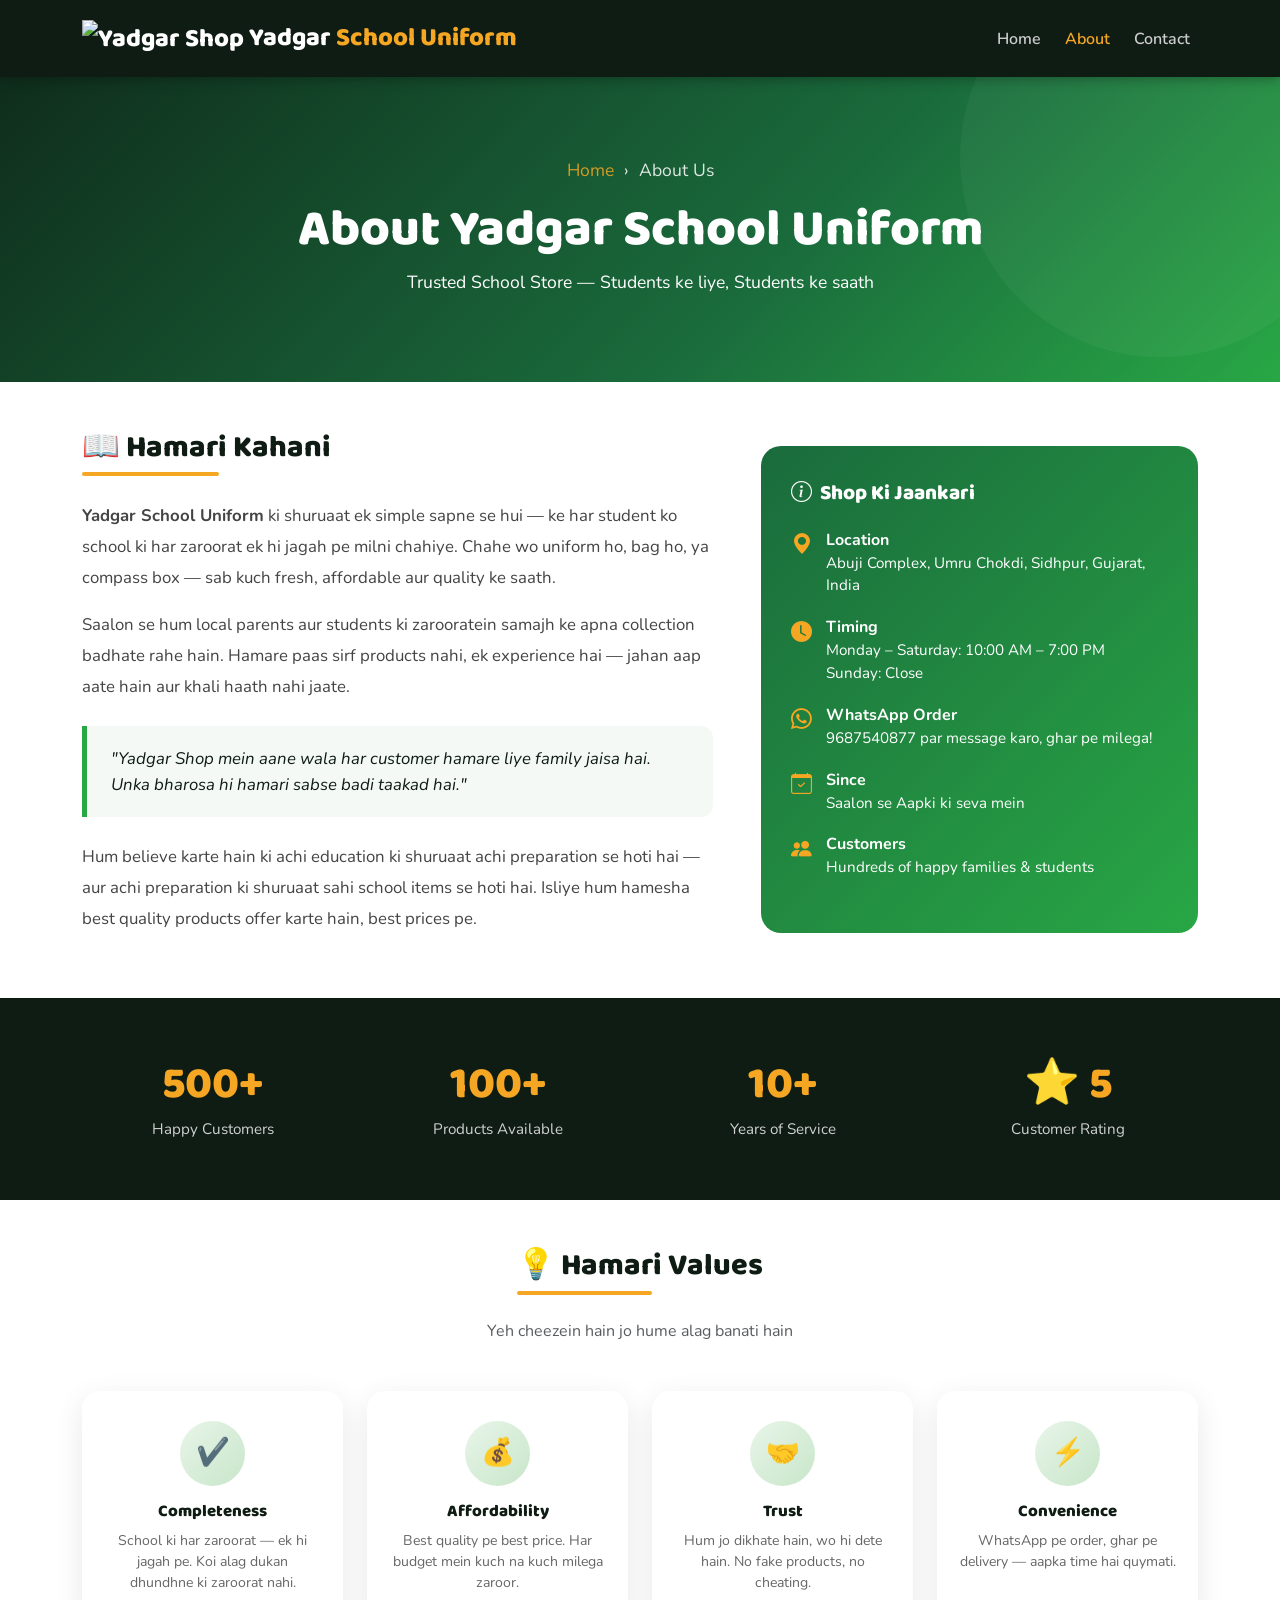
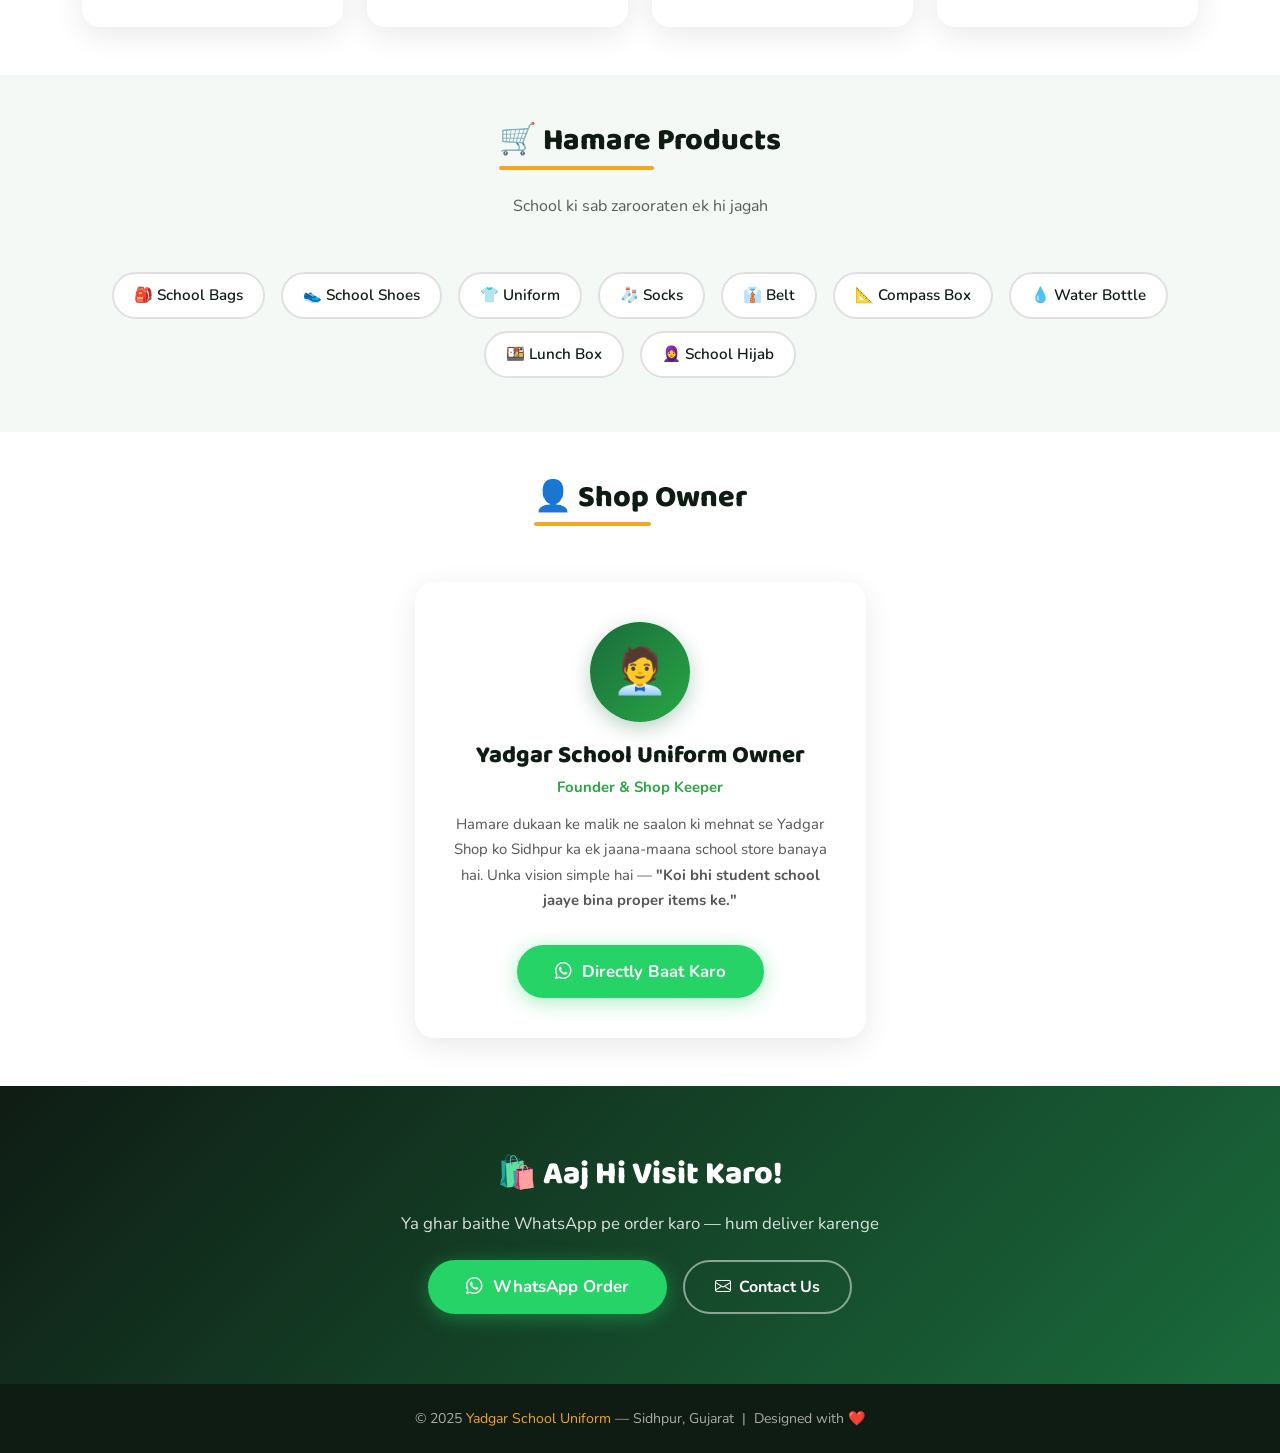
==== about.html @ 221d564e "Add files via upload" ====
<!DOCTYPE html>
<html lang="en">
<head>
  <meta charset="UTF-8">
  <meta name="viewport" content="width=device-width, initial-scale=1.0">
  <title>About – Yadgar Shop</title>

  <link href="https://cdn.jsdelivr.net/npm/bootstrap@5.3.0/dist/css/bootstrap.min.css" rel="stylesheet">
  <link href="https://fonts.googleapis.com/css2?family=Baloo+2:wght@400;600;800&family=Nunito:wght@400;600;700&display=swap" rel="stylesheet">
  <link href="https://cdn.jsdelivr.net/npm/bootstrap-icons@1.10.5/font/bootstrap-icons.css" rel="stylesheet">

  <style>
    :root {
      --primary: #1a6b3c;
      --primary-light: #28a745;
      --accent: #f5a623;
      --dark: #0f1c14;
      --light-bg: #f4f9f6;
      --card-shadow: 0 8px 30px rgba(0,0,0,0.09);
    }

    * { box-sizing: border-box; }

    body {
      font-family: 'Nunito', sans-serif;
      background: var(--light-bg);
      color: #222;
    }

    h1,h2,h3,h4,h5,.navbar-brand {
      font-family: 'Baloo 2', cursive;
    }

    /* ── NAVBAR ── */
    .navbar {
      background: var(--dark) !important;
      padding: 14px 0;
      box-shadow: 0 2px 12px rgba(0,0,0,0.3);
      position: sticky; top: 0; z-index: 999;
    }
    .navbar-brand {
      font-size: 1.6rem; font-weight: 800; color: #fff !important;
    }
    .navbar-brand span { color: var(--accent); }
    .nav-link { color: #ccc !important; font-weight: 600; font-size: 1rem; margin-left: 8px; transition: color 0.2s; }
    .nav-link:hover, .nav-link.active { color: var(--accent) !important; }

    /* ── PAGE HEADER ── */
    .page-header {
      background: linear-gradient(135deg, #0f2d1c 0%, #1a6b3c 60%, #28a745 100%);
      color: #fff;
      padding: 80px 20px 70px;
      text-align: center;
      position: relative;
      overflow: hidden;
    }
    .page-header::before {
      content: '';
      position: absolute;
      width: 400px; height: 400px;
      background: rgba(255,255,255,0.04);
      border-radius: 50%;
      top: -120px; right: -80px;
    }
    .page-header h1 {
      font-size: clamp(2rem, 5vw, 3.2rem);
      font-weight: 800;
      position: relative; z-index: 1;
    }
    .page-header p {
      font-size: 1.1rem;
      opacity: 0.85;
      position: relative; z-index: 1;
    }
    .breadcrumb-nav {
      font-size: 0.9rem;
      opacity: 0.7;
      position: relative; z-index: 1;
    }
    .breadcrumb-nav a { color: var(--accent); text-decoration: none; }

    /* ── SECTION TITLE ── */
    .section-title {
      font-size: 1.9rem;
      font-weight: 800;
      color: var(--dark);
      position: relative;
      display: inline-block;
    }
    .section-title::after {
      content: '';
      display: block;
      height: 4px; width: 55%;
      background: var(--accent);
      border-radius: 2px;
      margin: 6px 0 0;
    }

    /* ── STORY SECTION ── */
    .story-section { background: #fff; }

    .story-text p {
      font-size: 1.05rem;
      line-height: 1.85;
      color: #444;
    }

    .story-highlight {
      background: var(--light-bg);
      border-left: 5px solid var(--primary-light);
      border-radius: 0 12px 12px 0;
      padding: 20px 24px;
      font-size: 1.05rem;
      font-style: italic;
      color: var(--dark);
      margin: 24px 0;
    }

    .info-box {
      background: linear-gradient(135deg, var(--primary), var(--primary-light));
      color: #fff;
      border-radius: 20px;
      padding: 36px 30px;
      height: 100%;
    }
    .info-box h4 { font-weight: 800; font-size: 1.3rem; margin-bottom: 20px; }
    .info-item {
      display: flex;
      align-items: flex-start;
      gap: 14px;
      margin-bottom: 18px;
    }
    .info-item i { font-size: 1.3rem; margin-top: 2px; color: var(--accent); }
    .info-item div { font-size: 0.95rem; line-height: 1.5; }
    .info-item strong { display: block; font-size: 1rem; }

    /* ── STATS ── */
    .stats-section {
      background: var(--dark);
      color: #fff;
      padding: 60px 20px;
      text-align: center;
    }
    .stat-item h3 {
      font-size: 2.8rem;
      font-weight: 800;
      color: var(--accent);
      margin-bottom: 6px;
    }
    .stat-item p {
      font-size: 0.95rem;
      opacity: 0.8;
      margin: 0;
    }
    .stat-divider {
      width: 1px;
      background: rgba(255,255,255,0.15);
    }

    /* ── VALUES ── */
    .value-card {
      background: #fff;
      border-radius: 18px;
      padding: 30px 22px;
      text-align: center;
      box-shadow: var(--card-shadow);
      transition: transform 0.25s, box-shadow 0.25s;
      border-bottom: 4px solid transparent;
      height: 100%;
    }
    .value-card:hover {
      transform: translateY(-6px);
      box-shadow: 0 16px 40px rgba(0,0,0,0.12);
      border-bottom-color: var(--primary-light);
    }
    .value-icon {
      width: 65px; height: 65px;
      background: linear-gradient(135deg, #e8f5e9, #c8e6c9);
      border-radius: 50%;
      display: flex; align-items: center; justify-content: center;
      margin: 0 auto 16px;
      font-size: 1.7rem;
    }
    .value-card h5 {
      font-weight: 800; font-size: 1.05rem;
      color: var(--dark); margin-bottom: 8px;
    }
    .value-card p { font-size: 0.88rem; color: #666; margin: 0; }

    /* ── PRODUCTS WE SELL ── */
    .products-section { background: var(--light-bg); }

    .product-tag {
      display: inline-flex;
      align-items: center;
      gap: 8px;
      background: #fff;
      border: 2px solid #e0e0e0;
      border-radius: 50px;
      padding: 10px 20px;
      font-size: 0.95rem;
      font-weight: 600;
      color: var(--dark);
      transition: all 0.2s;
      margin: 6px;
    }
    .product-tag:hover {
      background: var(--primary-light);
      color: #fff;
      border-color: var(--primary-light);
    }

    /* ── TEAM / OWNER ── */
    .owner-card {
      background: #fff;
      border-radius: 20px;
      padding: 40px 30px;
      text-align: center;
      box-shadow: var(--card-shadow);
    }
    .owner-avatar {
      width: 100px; height: 100px;
      background: linear-gradient(135deg, var(--primary), var(--primary-light));
      border-radius: 50%;
      display: flex; align-items: center; justify-content: center;
      margin: 0 auto 20px;
      font-size: 2.8rem;
      box-shadow: 0 6px 20px rgba(26,107,60,0.3);
    }
    .owner-card h4 { font-weight: 800; color: var(--dark); margin-bottom: 4px; }
    .owner-card .role { color: var(--primary-light); font-weight: 700; margin-bottom: 12px; }
    .owner-card p { font-size: 0.93rem; color: #555; line-height: 1.7; }

    /* ── CTA ── */
    .cta-section {
      background: linear-gradient(135deg, var(--dark), var(--primary));
      color: #fff;
      padding: 70px 20px;
      text-align: center;
    }
    .cta-section h2 { font-size: 2rem; font-weight: 800; margin-bottom: 16px; }
    .cta-section p { font-size: 1.05rem; opacity: 0.85; }

    .btn-whatsapp {
      background: #25D366; color: #fff;
      font-weight: 700; font-size: 1.05rem;
      padding: 14px 38px;
      border-radius: 50px; border: none;
      box-shadow: 0 4px 20px rgba(37,211,102,0.4);
      transition: transform 0.2s, box-shadow 0.2s;
      display: inline-flex; align-items: center; gap: 10px;
      text-decoration: none;
    }
    .btn-whatsapp:hover {
      transform: translateY(-3px);
      box-shadow: 0 8px 28px rgba(37,211,102,0.5);
      color: #fff;
    }

    .btn-outline-light-custom {
      border: 2px solid rgba(255,255,255,0.5);
      color: #fff; background: transparent;
      padding: 13px 30px; border-radius: 50px;
      font-weight: 700; font-size: 1rem;
      transition: all 0.2s;
      text-decoration: none;
      display: inline-flex; align-items: center; gap: 8px;
    }
    .btn-outline-light-custom:hover {
      background: rgba(255,255,255,0.15); color: #fff;
    }

    /* ── FOOTER ── */
    footer {
      background: var(--dark);
      color: #aaa;
      text-align: center;
      padding: 24px 20px;
      font-size: 0.88rem;
    }
    footer span { color: var(--accent); }

    /* ── ANIMATIONS ── */
    @keyframes fadeUp {
      from { opacity: 0; transform: translateY(28px); }
      to   { opacity: 1; transform: translateY(0); }
    }
    .fade-up { animation: fadeUp 0.65s ease both; }
    .delay-1 { animation-delay: 0.1s; }
    .delay-2 { animation-delay: 0.22s; }
    .delay-3 { animation-delay: 0.35s; }
  </style>
</head>

<body>

<!-- NAVBAR -->
<nav class="navbar navbar-expand-lg navbar-dark">
  <div class="container">
    <a class="navbar-brand" href="index.html">
      <img src="img/logo.jpg" alt="Yadgar Shop" height="45">
      Yadgar <span>School Uniform </span>
    </a>
    <button class="navbar-toggler" data-bs-toggle="collapse" data-bs-target="#navMenu">
      <span class="navbar-toggler-icon"></span>
    </button>
    <div class="collapse navbar-collapse justify-content-end" id="navMenu">
      <ul class="navbar-nav">
        <li class="nav-item"><a class="nav-link" href="index.html">Home</a></li>
        <li class="nav-item"><a class="nav-link active" href="about.html">About</a></li>
        <li class="nav-item"><a class="nav-link" href="contact.html">Contact</a></li>
      </ul>
    </div>
  </div>
</nav>


<!-- PAGE HEADER -->
<div class="page-header">
  <p class="breadcrumb-nav"><a href="index.html">Home</a> &nbsp;›&nbsp; About Us</p>
  <h1 class="fade-up">About Yadgar School Uniform</h1>
  <p class="fade-up delay-1"> Trusted School Store — Students ke liye, Students ke saath</p>
</div>

<!-- OUR STORY -->
<section class="story-section py-5">
  <div class="container">
    <div class="row align-items-center g-5">
      <div class="col-lg-7 story-text">
        <h2 class="section-title mb-4">📖 Hamari Kahani</h2>
        <p>
          <strong>Yadgar School Uniform</strong> ki shuruaat ek simple sapne se hui — ke har student ko school ki
          har zaroorat ek hi jagah pe milni chahiye. Chahe wo uniform ho, bag ho, ya compass box —
          sab kuch fresh, affordable aur quality ke saath.
        </p>
        <p>
          Saalon se hum local parents aur students ki zarooratein samajh ke apna collection badhate rahe hain.
          Hamare paas sirf products nahi, ek experience hai — jahan aap aate hain aur khali haath nahi jaate.
        </p>
        <div class="story-highlight">
          "Yadgar Shop mein aane wala har customer hamare liye family jaisa hai.
          Unka bharosa hi hamari sabse badi taakad hai."
        </div>
        <p>
          Hum believe karte hain ki achi education ki shuruaat achi preparation se hoti hai —
          aur achi preparation ki shuruaat sahi school items se hoti hai. Isliye hum hamesha
          best quality products offer karte hain, best prices pe.
        </p>
      </div>
      <div class="col-lg-5">
        <div class="info-box">
          <h4><i class="bi bi-info-circle me-2"></i>Shop Ki Jaankari</h4>
          <div class="info-item">
            <i class="bi bi-geo-alt-fill"></i>
            <div><strong>Location</strong>Abuji Complex, Umru Chokdi, Sidhpur, Gujarat, India</div>
          </div>
          <div class="info-item">
            <i class="bi bi-clock-fill"></i>
            <div><strong>Timing</strong>Monday – Saturday: 10:00 AM – 7:00 PM<br>Sunday: Close </div>
          </div>
          <div class="info-item">
            <i class="bi bi-whatsapp"></i>
            <div><strong>WhatsApp Order</strong>9687540877 par message karo, ghar pe milega!</div>
          </div>
          <div class="info-item">
            <i class="bi bi-calendar-check"></i>
            <div><strong>Since</strong>Saalon se Aapki  ki seva mein</div>
          </div>
          <div class="info-item">
            <i class="bi bi-people-fill"></i>
            <div><strong>Customers</strong>Hundreds of happy families & students</div>
          </div>
        </div>
      </div>
    </div>
  </div>
</section>

<!-- STATS -->
<section class="stats-section">
  <div class="container">
    <div class="row text-center g-4">
      <div class="col-6 col-md-3">
        <div class="stat-item">
          <h3>500+</h3>
          <p>Happy Customers</p>
        </div>
      </div>
      <div class="col-6 col-md-3">
        <div class="stat-item">
          <h3>100+</h3>
          <p>Products Available</p>
        </div>
      </div>
      <div class="col-6 col-md-3">
        <div class="stat-item">
          <h3>10+</h3>
          <p>Years of Service</p>
        </div>
      </div>
      <div class="col-6 col-md-3">
        <div class="stat-item">
          <h3>⭐ 5</h3>
          <p>Customer Rating</p>
        </div>
      </div>
    </div>
  </div>
</section>

<!-- OUR VALUES -->
<section class="py-5" style="background:#fff;">
  <div class="container">
    <div class="text-center mb-5">
      <h2 class="section-title">💡 Hamari Values</h2>
      <p class="text-muted mt-3">Yeh cheezein hain jo hume alag banati hain</p>
    </div>
    <div class="row g-4">
      <div class="col-6 col-md-3">
        <div class="value-card">
          <div class="value-icon">✔️</div>
          <h5>Completeness</h5>
          <p>School ki har zaroorat — ek hi jagah pe. Koi alag dukan dhundhne ki zaroorat nahi.</p>
        </div>
      </div>
      <div class="col-6 col-md-3">
        <div class="value-card">
          <div class="value-icon">💰</div>
          <h5>Affordability</h5>
          <p>Best quality pe best price. Har budget mein kuch na kuch milega zaroor.</p>
        </div>
      </div>
      <div class="col-6 col-md-3">
        <div class="value-card">
          <div class="value-icon">🤝</div>
          <h5>Trust</h5>
          <p>Hum jo dikhate hain, wo hi dete hain. No fake products, no cheating.</p>
        </div>
      </div>
      <div class="col-6 col-md-3">
        <div class="value-card">
          <div class="value-icon">⚡</div>
          <h5>Convenience</h5>
          <p>WhatsApp pe order, ghar pe delivery — aapka time hai quymati.</p>
        </div>
      </div>
    </div>
  </div>
</section>

<!-- PRODUCTS WE SELL -->
<section class="products-section py-5">
  <div class="container">
    <div class="text-center mb-5">
      <h2 class="section-title">🛒 Hamare Products</h2>
      <p class="text-muted mt-3">School ki sab zarooraten ek hi jagah</p>
    </div>
    <div class="text-center">
      <span class="product-tag">🎒 School Bags</span>
      <span class="product-tag">👟 School Shoes</span>
      <span class="product-tag">👕 Uniform</span>
      <span class="product-tag">🧦 Socks</span>
      <span class="product-tag">👔 Belt</span>
      <span class="product-tag">📐 Compass Box</span>
      <span class="product-tag">💧 Water Bottle</span>
      <span class="product-tag">🍱 Lunch Box</span>
      <span class="product-tag">🧕 School Hijab</span>
      
    </div>
  </div>
</section>

<!-- OWNER / TEAM -->
<section class="py-5" style="background:#fff;">
  <div class="container">
    <div class="text-center mb-5">
      <h2 class="section-title">👤 Shop Owner</h2>
    </div>
    <div class="row justify-content-center">
      <div class="col-md-5">
        <div class="owner-card">
          <div class="owner-avatar">🧑‍💼</div>
          <h4>Yadgar School Uniform Owner</h4>
          <p class="role">Founder & Shop Keeper</p>
          <p>
            Hamare dukaan ke malik ne saalon ki mehnat se Yadgar Shop ko Sidhpur ka
            ek jaana-maana school store banaya hai. Unka vision simple hai —
            <strong>"Koi bhi student school jaaye bina proper items ke."</strong>
          </p>
          <a href="https://wa.me/919687540877" class="btn-whatsapp mt-3" style="justify-content:center;">
            <i class="bi bi-whatsapp"></i> Directly Baat Karo
          </a>
        </div>
      </div>
    </div>
  </div>
</section>

<!-- CTA -->
<section class="cta-section">
  <div class="container">
    <h2>🛍️ Aaj Hi Visit Karo!</h2>
    <p>Ya ghar baithe WhatsApp pe order karo — hum deliver karenge</p>
    <div class="d-flex gap-3 justify-content-center flex-wrap mt-4">
      <a href="https://wa.me/919687540877" class="btn-whatsapp">
        <i class="bi bi-whatsapp"></i> WhatsApp Order
      </a>
      <a href="contact.html" class="btn-outline-light-custom">
        <i class="bi bi-envelope"></i> Contact Us
      </a>
    </div>
  </div>
</section>

<!-- FOOTER -->
<footer>
  <p class="mb-0">© 2025 <span>Yadgar School Uniform</span> — Sidhpur, Gujarat &nbsp;|&nbsp; Designed with ❤️</p>
</footer>

<script src="https://cdn.jsdelivr.net/npm/bootstrap@5.3.0/dist/js/bootstrap.bundle.min.js"></script>
</body>
</html>
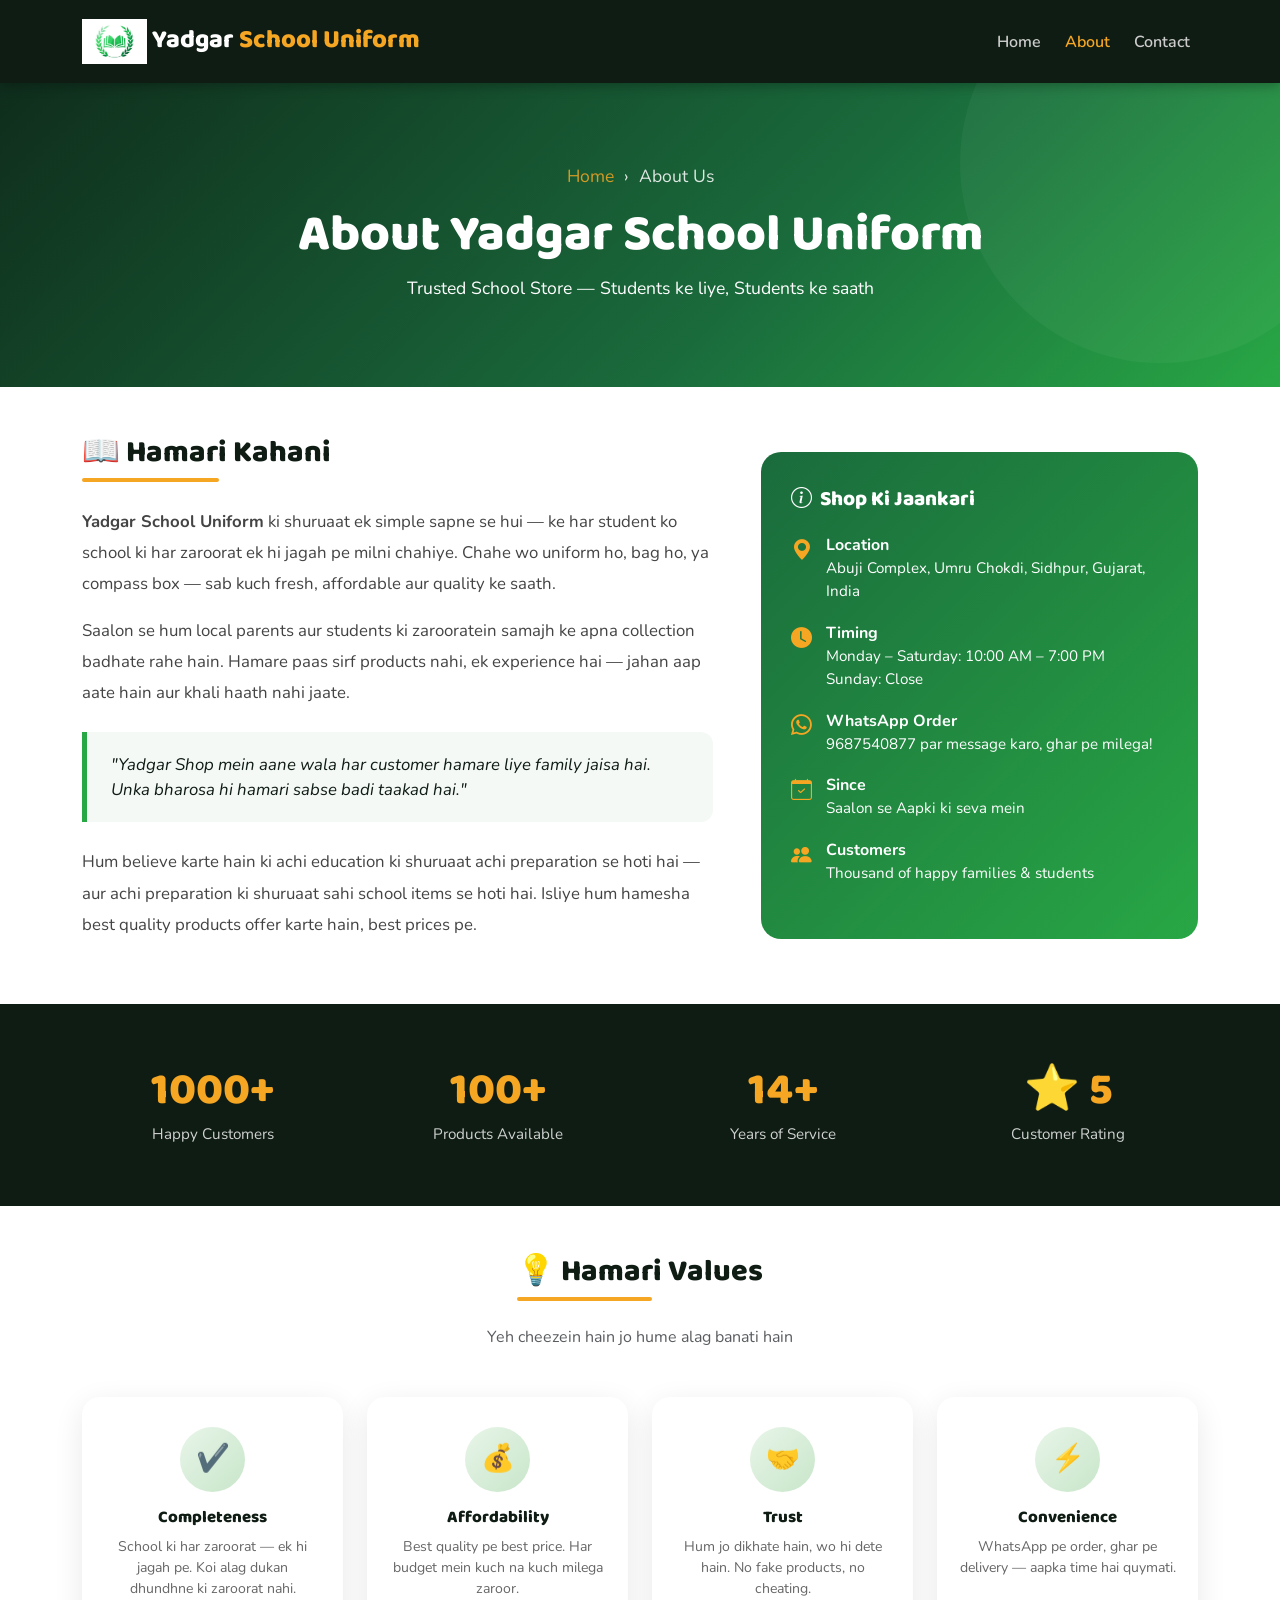
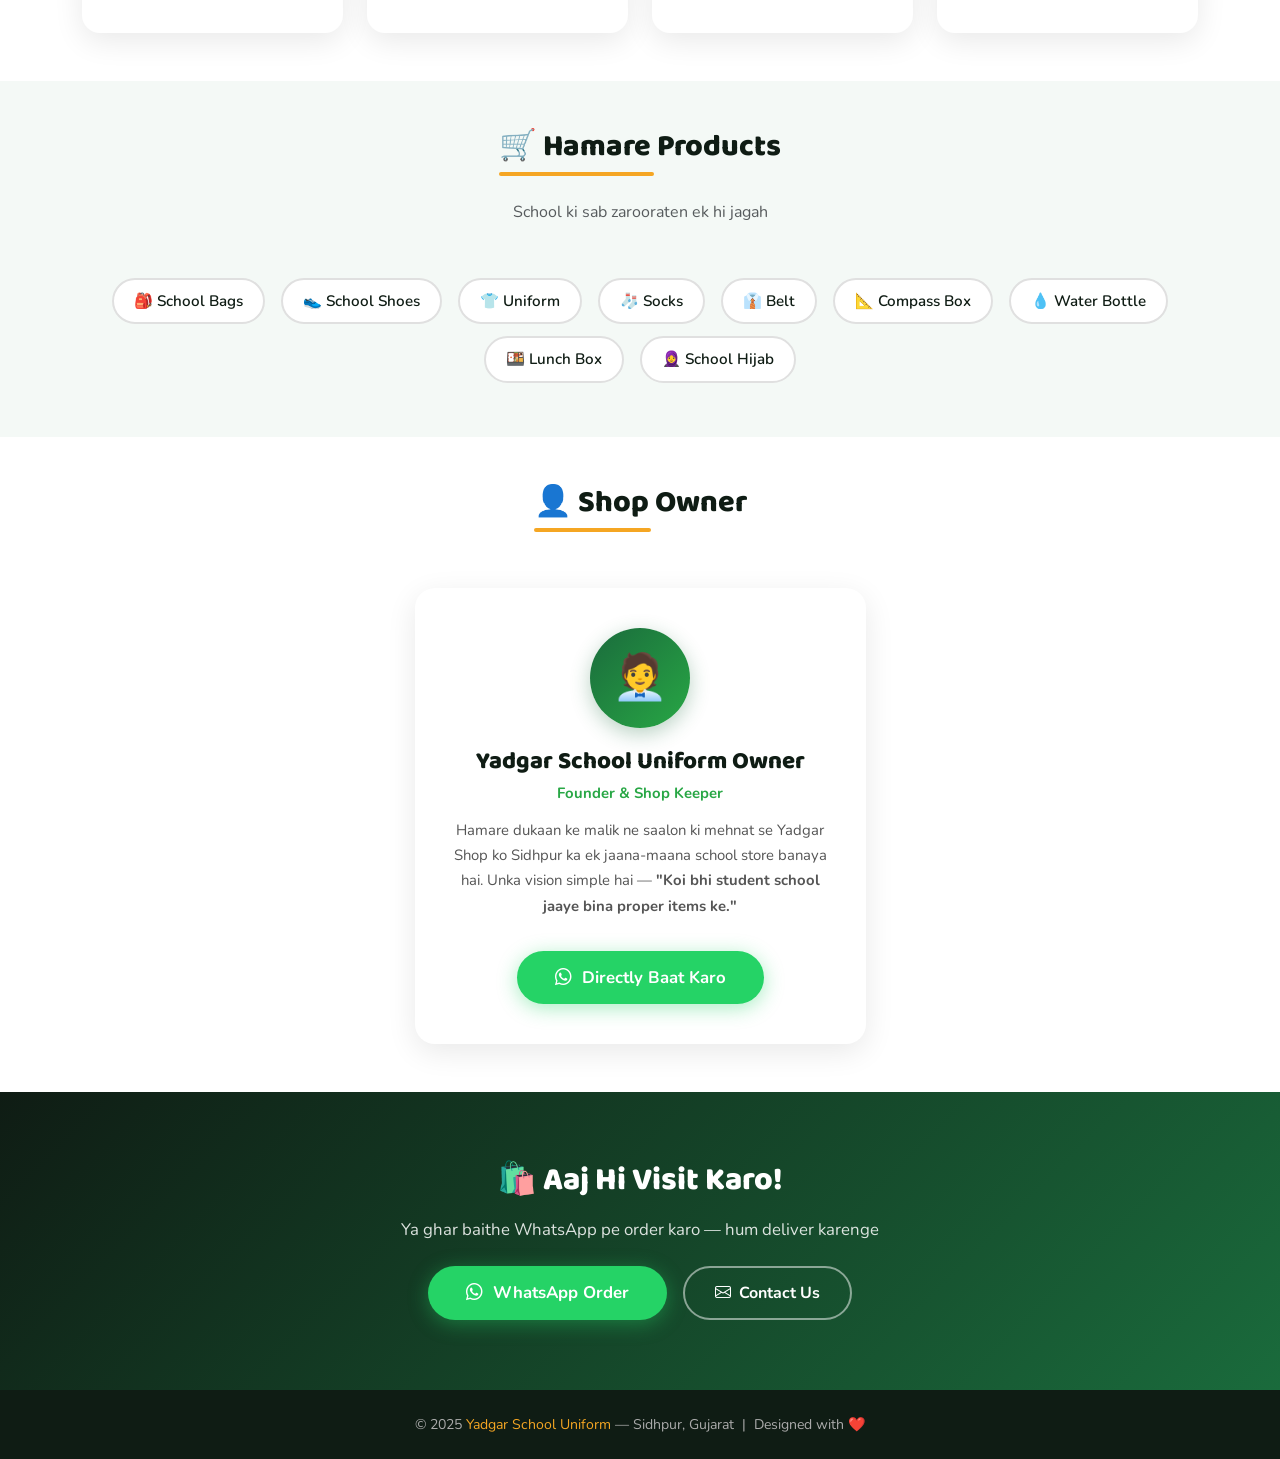
==== commit 241967db: "Update about.html" ====
--- a/about.html
+++ b/about.html
@@ -368,7 +368,7 @@
           </div>
           <div class="info-item">
             <i class="bi bi-people-fill"></i>
-            <div><strong>Customers</strong>Hundreds of happy families & students</div>
+            <div><strong>Customers</strong>Thousand of happy families & students</div>
           </div>
         </div>
       </div>
@@ -382,7 +382,7 @@
     <div class="row text-center g-4">
       <div class="col-6 col-md-3">
         <div class="stat-item">
-          <h3>500+</h3>
+          <h3>1000+</h3>
           <p>Happy Customers</p>
         </div>
       </div>
@@ -394,7 +394,7 @@
       </div>
       <div class="col-6 col-md-3">
         <div class="stat-item">
-          <h3>10+</h3>
+          <h3>14+</h3>
           <p>Years of Service</p>
         </div>
       </div>
@@ -519,4 +519,4 @@
 
 <script src="https://cdn.jsdelivr.net/npm/bootstrap@5.3.0/dist/js/bootstrap.bundle.min.js"></script>
 </body>
-</html>+</html>
